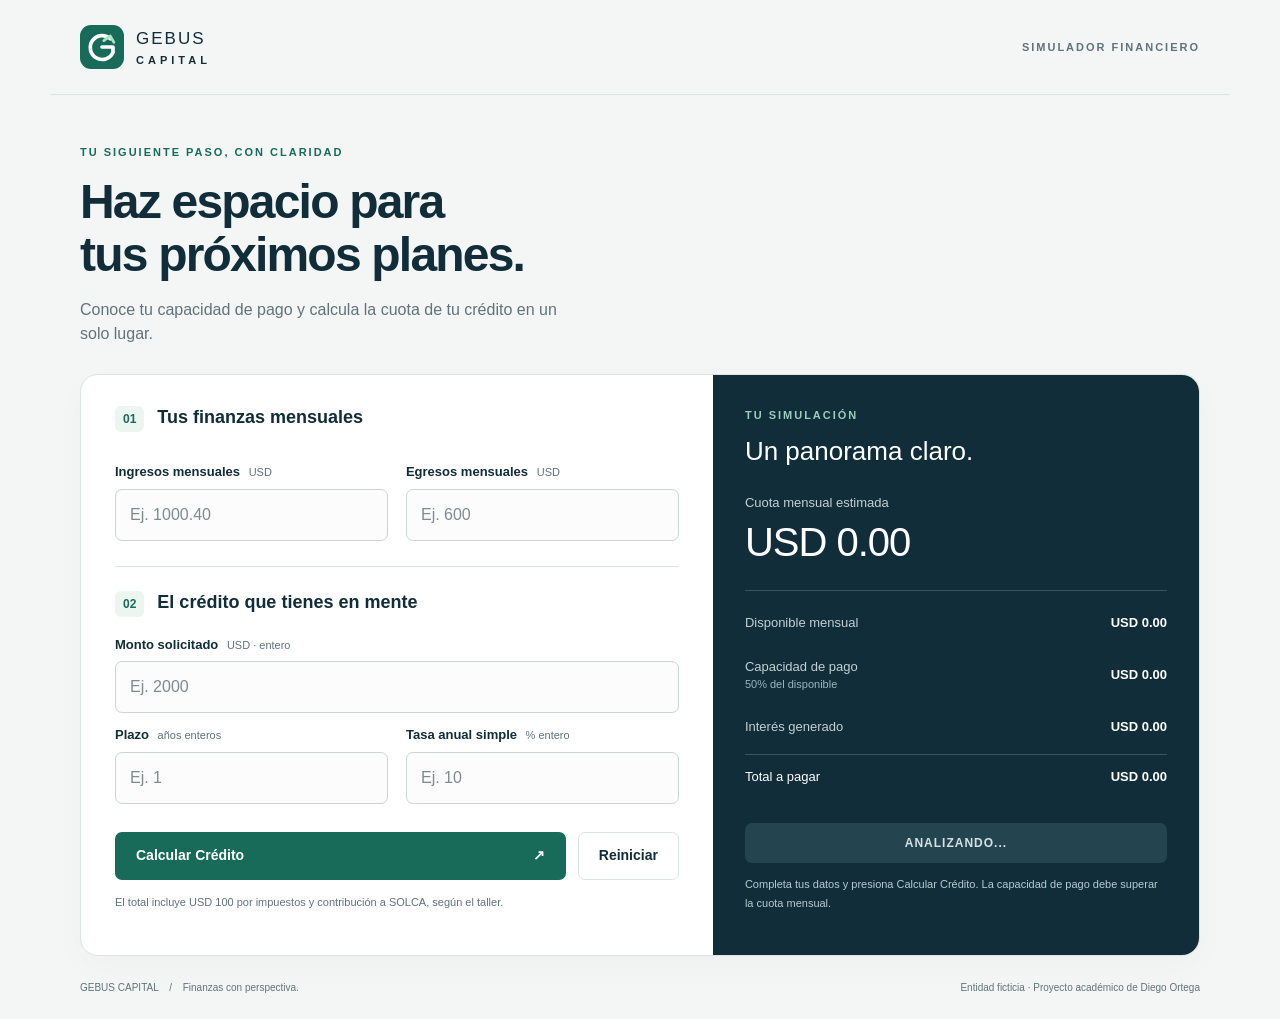
==== index.html @ 9bad29cc "Preparar entrada para Vercel y documentar taller y subida pendiente" ====
<!DOCTYPE html>
<html lang="es">
<head>
    <meta charset="UTF-8">
    <meta name="viewport" content="width=device-width, initial-scale=1.0">
    <meta http-equiv="refresh" content="0; url=simulador.html">
    <title>Gebus Capital</title>
</head>
<body><a href="simulador.html">Abrir simulador de crédito</a></body>
</html>
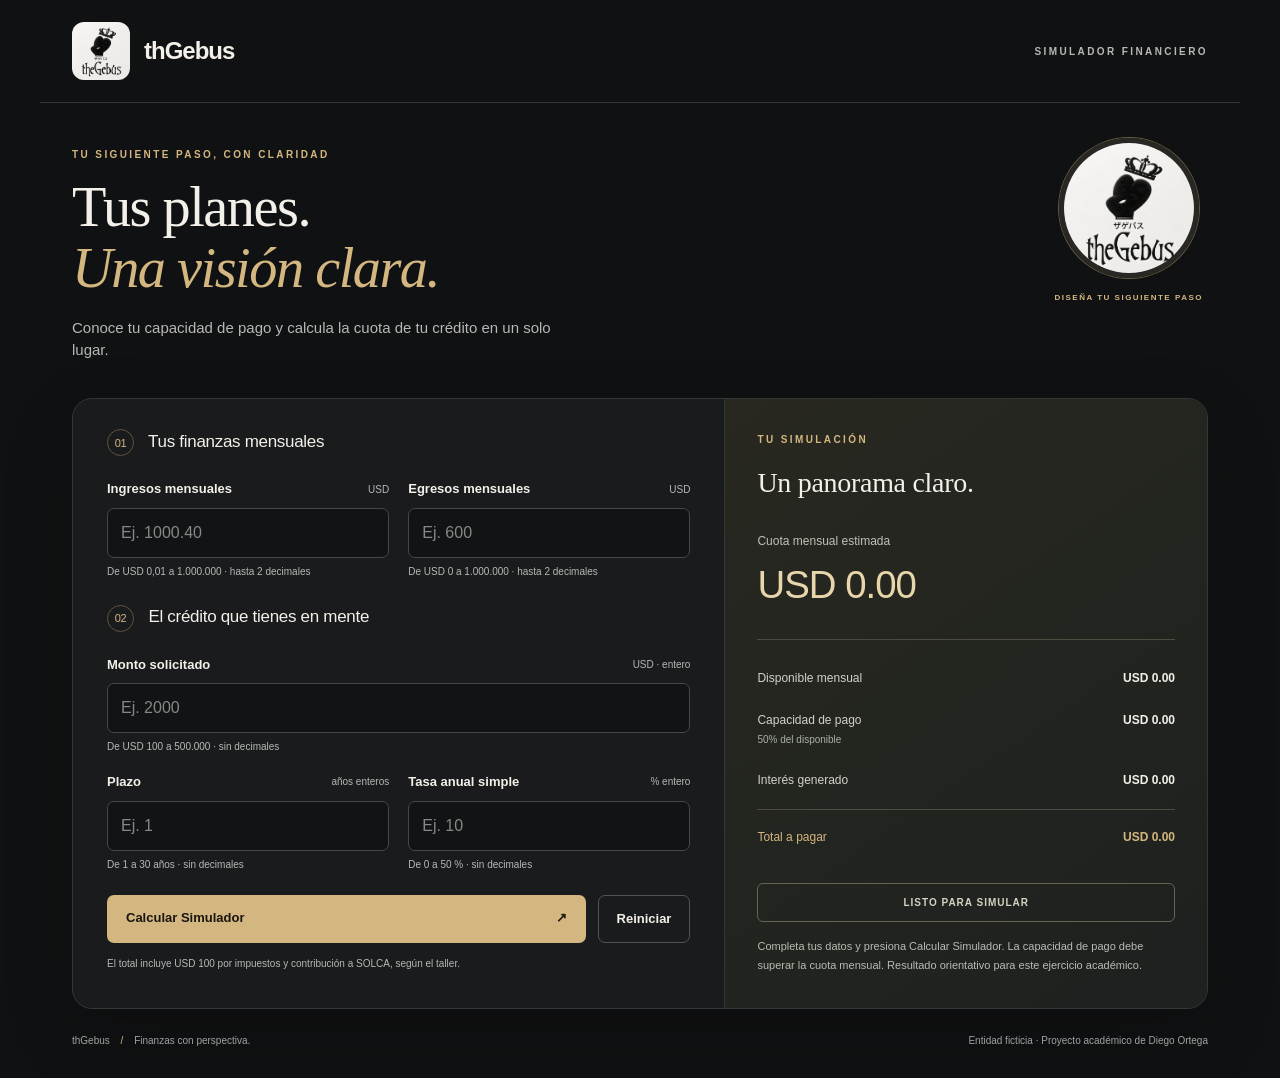
==== commit 23534fb9: "Mejoras visules con mi logo" ====
--- a/index.html
+++ b/index.html
@@ -3,8 +3,60 @@
 <head>
     <meta charset="UTF-8">
     <meta name="viewport" content="width=device-width, initial-scale=1.0">
-    <meta http-equiv="refresh" content="0; url=simulador.html">
-    <title>Gebus Capital</title>
+    <meta name="theme-color" content="#101112">
+    <title>Simulador de crédito | thGebus</title>
+    <link rel="icon" href="logo.png" type="image/png">
+    <link rel="stylesheet" href="simulador.css">
+    <script src="funciones.js" defer></script>
+    <script src="validaciones.js" defer></script>
+    <script src="simulador.js" defer></script>
 </head>
-<body><a href="simulador.html">Abrir simulador de crédito</a></body>
+<body>
+    <header class="cabecera">
+        <a class="marca" href="simulador.html" aria-label="thGebus, inicio"><img src="logo.png" alt="" width="58" height="58"><span><strong>thGebus</strong></span></a>
+        <span class="etiqueta">SIMULADOR FINANCIERO</span>
+    </header>
+    <main class="container">
+        <section class="intro">
+            <p class="eyebrow">TU SIGUIENTE PASO, CON CLARIDAD</p>
+            <h1>Tus planes.<br><em>Una visión clara.</em></h1>
+            <p>Conoce tu capacidad de pago y calcula la cuota de tu crédito en un solo lugar.</p>
+        <div class="intro-sello"><img src="logo.png" alt="Logo oficial: conejo coronado theGebus" width="140" height="140"><span>DISEÑA TU SIGUIENTE PASO</span></div></section>
+        <div class="simulador">
+            <form novalidate id="formCredito" onsubmit="calcular(); return false;">
+                <section class="seccion">
+                    <h2><span class="numero">01</span> Tus finanzas mensuales</h2>
+                    <div class="campos">
+                        <div><label for="txtIngresos">Ingresos mensuales <small>USD</small></label><input type="text" id="txtIngresos" inputmode="decimal" placeholder="Ej. 1000.40" maxlength="24" aria-describedby="ayuda-txtIngresos error-txtIngresos" required><small class="pista" id="ayuda-txtIngresos">De USD 0,01 a 1.000.000 · hasta 2 decimales</small><p class="error" id="error-txtIngresos" aria-live="polite"></p></div>
+                        <div><label for="txtEgresos">Egresos mensuales <small>USD</small></label><input type="text" id="txtEgresos" inputmode="decimal" placeholder="Ej. 600" maxlength="24" aria-describedby="ayuda-txtEgresos error-txtEgresos" required><small class="pista" id="ayuda-txtEgresos">De USD 0 a 1.000.000 · hasta 2 decimales</small><p class="error" id="error-txtEgresos" aria-live="polite"></p></div>
+                    </div>
+                </section>
+                <section class="seccion">
+                    <h2><span class="numero">02</span> El crédito que tienes en mente</h2>
+                    <label for="txtMonto">Monto solicitado <small>USD · entero</small></label><input type="text" id="txtMonto" inputmode="numeric" placeholder="Ej. 2000" maxlength="24" aria-describedby="ayuda-txtMonto error-txtMonto" required><small class="pista" id="ayuda-txtMonto">De USD 100 a 500.000 · sin decimales</small><p class="error" id="error-txtMonto" aria-live="polite"></p>
+                    <div class="campos">
+                        <div><label for="txtPlazo">Plazo <small>años enteros</small></label><input type="text" id="txtPlazo" inputmode="numeric" placeholder="Ej. 1" maxlength="24" aria-describedby="ayuda-txtPlazo error-txtPlazo" required><small class="pista" id="ayuda-txtPlazo">De 1 a 30 años · sin decimales</small><p class="error" id="error-txtPlazo" aria-live="polite"></p></div>
+                        <div><label for="txtTasaInteres">Tasa anual simple <small>% entero</small></label><input type="text" id="txtTasaInteres" inputmode="numeric" placeholder="Ej. 10" maxlength="24" aria-describedby="ayuda-txtTasaInteres error-txtTasaInteres" required><small class="pista" id="ayuda-txtTasaInteres">De 0 a 50 % · sin decimales</small><p class="error" id="error-txtTasaInteres" aria-live="polite"></p></div>
+                    </div>
+                </section>
+                <p id="resumenErrores" class="resumen-error" role="alert"></p><div class="buttons"><button id="btnCalcularCredito" type="submit">Calcular Simulador <span aria-hidden="true">↗</span></button><button id="btnReiniciar" type="button" onclick="reiniciar()">Reiniciar</button></div>
+                <p class="nota">El total incluye USD 100 por impuestos y contribución a SOLCA, según el taller.</p>
+            </form>
+            <aside class="resultados" aria-live="polite" aria-atomic="true">
+                <p class="eyebrow">TU SIMULACIÓN</p>
+                <h2>Un panorama claro.</h2>
+                <div class="cuota"><p>Cuota mensual estimada</p><span id="spnCuotaMensual"><span id="lblCuotaValor">USD 0.00</span></span></div>
+                <dl>
+                    <div><dt>Disponible mensual</dt><dd id="spnDisponible"><span id="lblDisponibleValor">USD 0.00</span></dd></div>
+                    <div><dt>Capacidad de pago <small>50% del disponible</small></dt><dd id="spnCapacidadPago"><span id="lblCapacidadValor">USD 0.00</span></dd></div>
+                    <div><dt>Interés generado</dt><dd id="spnInteresPagar"><span id="lblInteresValor">USD 0.00</span></dd></div>
+                    <div class="total"><dt>Total a pagar</dt><dd id="spnTotalPrestamo"><span id="lblTotalValor">USD 0.00</span></dd></div>
+                </dl>
+                <p id="spnEstadoCredito" class="pendiente">LISTO PARA SIMULAR</p>
+                <p class="ayuda">Completa tus datos y presiona Calcular Simulador. La capacidad de pago debe superar la cuota mensual. Resultado orientativo para este ejercicio académico.</p>
+            </aside>
+        </div>
+        <footer><span>thGebus <span aria-hidden="true">/</span> Finanzas con perspectiva.</span><span>Entidad ficticia · Proyecto académico de Diego Ortega</span></footer>
+    </main>
+</body>
 </html>
--- a/simulador.css
+++ b/simulador.css
@@ -0,0 +1,6 @@
+:root{color-scheme:dark;--fondo:#101112;--panel:#191b1d;--linea:#343638;--texto:#f3f0e9;--suave:#b7b8b6;--oro:#d4b780;--error:#ffa7a7}
+*{box-sizing:border-box}body{margin:0;background:var(--fondo);color:var(--texto);font-family:Arial,Helvetica,sans-serif;line-height:1.5}a{color:inherit}button,input{font:inherit}.cabecera{max-width:1200px;margin:auto;padding:22px 32px;display:flex;justify-content:space-between;align-items:center;border-bottom:1px solid var(--linea)}.marca{display:flex;align-items:center;gap:14px;text-decoration:none;font-size:24px;letter-spacing:-1px}.marca img{border-radius:12px;object-fit:contain}.etiqueta,.eyebrow,.intro-sello span{font-size:10px;letter-spacing:2.4px;font-weight:700}.etiqueta{color:var(--suave)}.container{max-width:1200px;margin:auto;padding:0 32px}.intro{position:relative;padding:44px 200px 36px 0}.eyebrow{color:var(--oro);margin:0 0 15px}h1{font-family:Georgia,'Times New Roman',serif;font-size:clamp(38px,4.4vw,58px);font-weight:400;line-height:1.08;letter-spacing:-1.5px;margin:0 0 18px}h1 em{font-weight:400;color:var(--oro)}.intro>p:last-of-type{color:var(--suave);font-size:15px;max-width:480px;margin:0}.intro-sello{position:absolute;right:5px;top:35px;display:flex;flex-direction:column;align-items:center;gap:14px}.intro-sello img{border-radius:50%;border:5px solid #282723;box-shadow:0 0 0 1px #675a41;object-fit:contain}.intro-sello span{font-size:8px;color:var(--oro);letter-spacing:1.5px}.simulador{display:grid;grid-template-columns:minmax(0,1.35fr) minmax(0,1fr);border:1px solid var(--linea);border-radius:20px;overflow:hidden;background:var(--panel);box-shadow:0 25px 70px #0003}form{padding:30px 34px}.seccion+.seccion{margin-top:25px}h2{font-size:17px;font-weight:500;margin:0 0 23px;letter-spacing:-.3px}.numero{font-size:11px;color:var(--oro);margin-right:10px;display:inline-grid;place-items:center;width:27px;height:27px;border:1px solid #61543d;border-radius:50%}.campos{display:grid;grid-template-columns:1fr 1fr;gap:19px}.campos>div{min-width:0}label{display:flex;flex-wrap:wrap;align-items:center;justify-content:space-between;gap:5px;font-size:13px;font-weight:600;margin-bottom:9px}label small{font-size:10px;color:var(--suave);font-weight:400}input{width:100%;min-width:0;padding:12px 13px;min-height:46px;border:1px solid #454749;border-radius:7px;background:#111315;color:var(--texto);outline:none}input::placeholder{color:#858985}input:focus{border-color:var(--oro);box-shadow:0 0 0 3px #d4b78024}input[aria-invalid=true]{border-color:var(--error)}.pista{display:block;font-size:10px;line-height:1.5;color:var(--suave);margin-top:6px}.error{margin:5px 0 0;color:var(--error);font-size:12px;line-height:1.45}.error:empty{display:none}.seccion>input~.campos{margin-top:18px}.buttons{display:flex;gap:12px;margin-top:23px}button{cursor:pointer;border:1px solid transparent;border-radius:7px;min-height:48px;padding:12px 18px;font-weight:600;font-size:13px}button:focus-visible,a:focus-visible{outline:3px solid var(--oro);outline-offset:4px}#btnCalcularCredito{background:var(--oro);color:#19160f;display:flex;justify-content:space-between;gap:20px;flex:1}#btnCalcularCredito:hover{background:#e4ca9b}#btnReiniciar{background:transparent;border-color:#515354;color:var(--texto)}#btnReiniciar:hover{background:#303234}.nota{font-size:10px;color:var(--suave);margin:13px 0 0;max-width:430px}.resultados{padding:33px 32px;background:linear-gradient(145deg,#282820,#1d211f);border-left:1px solid var(--linea)}.resultados h2{font-family:Georgia,'Times New Roman',serif;font-size:28px;margin-bottom:28px}.cuota{padding:0 0 26px;border-bottom:1px solid #4b4b3f}.cuota p{font-size:12px;color:#c0c2b9;margin:0 0 6px}#lblCuotaValor{font-size:clamp(28px,3vw,42px);font-weight:400;letter-spacing:-1px;color:#e9d5ab;overflow-wrap:anywhere;font-variant-numeric:tabular-nums}dl{margin:17px 0 25px}dl>div{display:flex;justify-content:space-between;gap:14px;padding:12px 0;font-size:12px}dt{color:#d1d2c9}dd{margin:0;text-align:right;font-weight:600;font-variant-numeric:tabular-nums}dt small{display:block;font-size:10px;color:#aaafa7;margin-top:3px}.total{border-top:1px solid #4b4b3f;margin-top:8px;padding-top:18px}.total dt,.total dd{color:var(--oro)}#spnEstadoCredito{padding:11px 13px;border:1px solid #646450;border-radius:6px;font-size:10px;font-weight:700;letter-spacing:1px;text-align:center;margin:0}.pendiente{color:#d4d2c1}.aprobado{color:#b6edc6;background:#163a28}.rechazado{color:#ffc0c0;background:#462727}.ayuda{font-size:11px;color:#b7bdb3;margin:15px 0 0;line-height:1.7}.resumen-error{color:var(--error);font-size:12px;margin:15px 0 0}.resumen-error:empty{display:none}footer{display:flex;justify-content:space-between;gap:20px;padding:24px 0 30px;font-size:10px;color:#a0a3a1}footer span span{padding:0 8px;color:var(--oro)}
+@media(min-width:1400px){.intro{padding-top:50px;padding-bottom:45px}}
+@media(max-width:850px){.cabecera{padding:18px 24px}.container{padding:0 24px}form,.resultados{padding:26px 23px}.simulador{grid-template-columns:1.2fr 1fr}.campos{grid-template-columns:1fr;gap:16px}.intro{padding-right:175px}.intro-sello img{width:115px;height:115px}.intro-sello span{display:none}}
+@media(max-width:620px){.cabecera{padding:15px 20px}.marca{font-size:22px}.marca img{width:45px;height:45px}.etiqueta{font-size:8px;letter-spacing:1px;max-width:110px;text-align:right}.container{padding:0 16px}.intro{padding:32px 0 27px}.intro>p:last-of-type{max-width:90%;font-size:14px}.intro-sello{display:none}.eyebrow{font-size:9px;letter-spacing:1.7px}h1{font-size:44px}.simulador{grid-template-columns:1fr;border-radius:14px}form,.resultados{padding:24px 20px}.resultados{border-left:0;border-top:1px solid var(--linea)}.campos{gap:18px}input{font-size:16px}.pista{font-size:11px}.nota{font-size:11px}.buttons{gap:8px}button{padding:12px;font-size:12px}#btnCalcularCredito{gap:8px}footer{flex-direction:column;gap:8px;padding:22px 4px;font-size:10px}#lblCuotaValor{font-size:39px}}
+@media(prefers-reduced-motion:no-preference){button,input{transition:background .18s,border-color .18s}}
